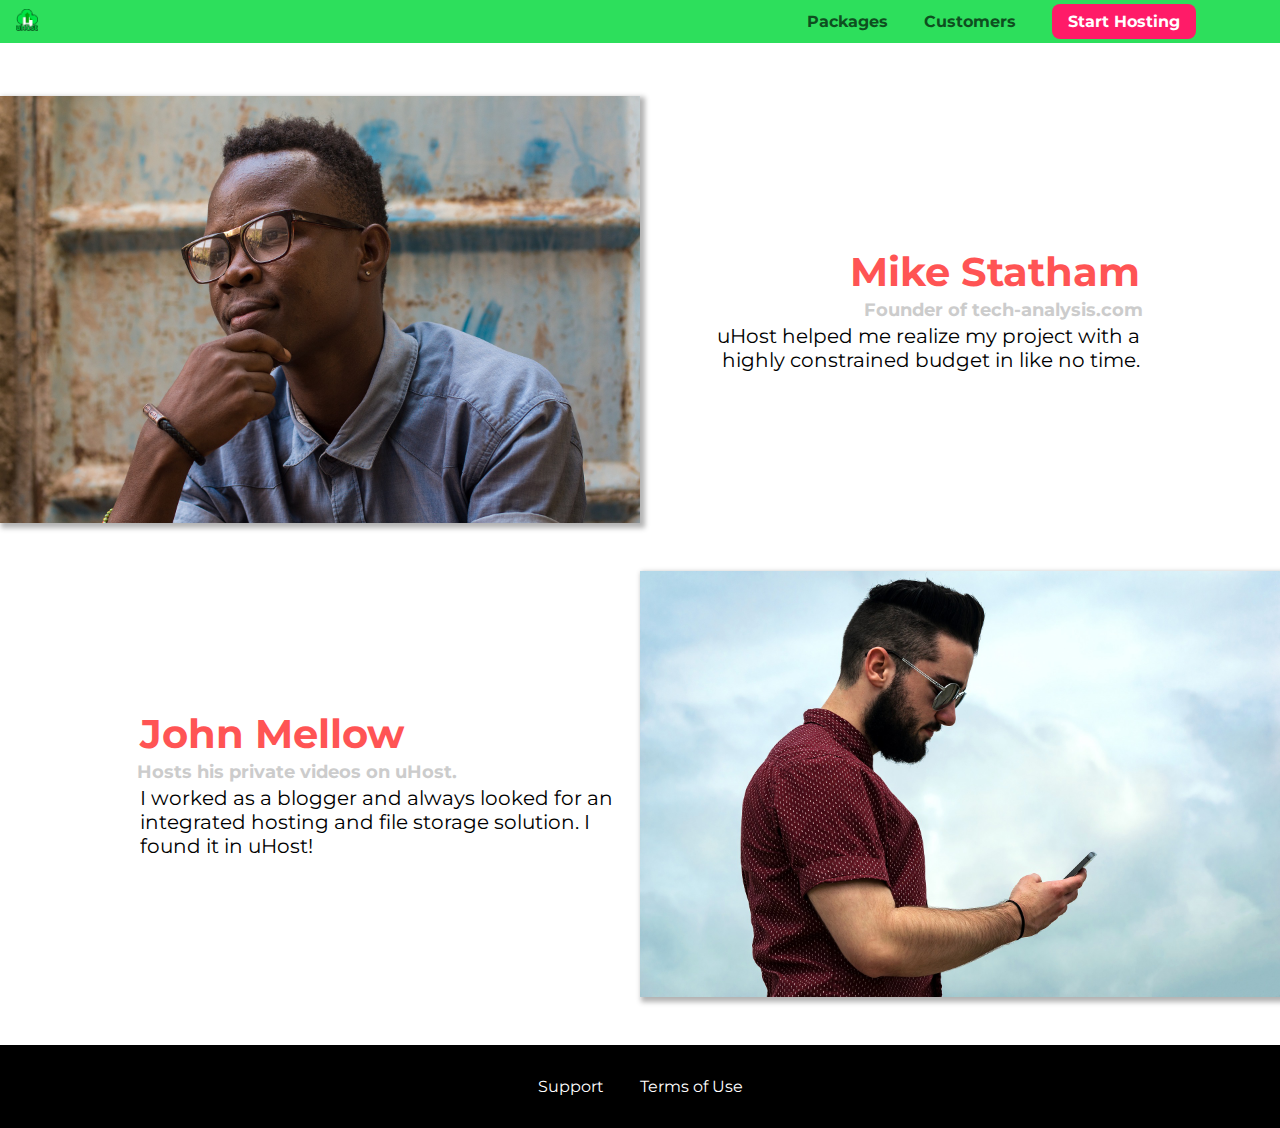
==== customers/index.html @ 55f20044 "customer page added, linear gradient in homepage image" ====
<!DOCTYPE html>
<html lang="en">
  <head>
    <meta charset="UTF-8" />
    <meta name="viewport" content="width=device-width, initial-scale=1.0" />
    <meta http-equiv="X-UA-Compatible" content="ie=edge" />
    <title>uHost Customers</title>
    <link rel="shortcut icon" href="../favicon.png" />
    <link href="https://fonts.googleapis.com/css?family=Anton|Montserrat:400,700" rel="stylesheet" />
    <link rel="stylesheet" href="../shared.css" />
    <link rel="stylesheet" href="customers.css" />
  </head>

  <body>
    <header class="main-header">
      <div>
        <a href="../index.html" class="main-header__brand">
          <img src="../images/uhost-icon.png" alt="uHost - Your favorite hosting compnay" />
        </a>
      </div>
      <nav class="main-nav">
        <ul class="main-nav__items">
          <li class="main-nav__item">
            <a href="../packages/index.html">Packages</a>
          </li>
          <li class="main-nav__item">
            <a href="index.html">Customers</a>
          </li>
          <li class="main-nav__item main-nav__item--cta">
            <a href="start-hosting/index.html">Start Hosting</a>
          </li>
        </ul>
      </nav>
    </header>
    <main>
      <div>
        <div class="testimonial" id="customer-1">
          <div class="testimonial__image-container">
            <img src="../images/customer-1.jpg" alt="Mike Statham - Customer" class="testimonial__image" />
          </div>
          <div class="testimonial__info">
            <h1 class="testimonial__name">Mike Statham</h1>
            <h2 class="testimonial__subtitle">
              Founder of
              <a href="tech-analysis.com">tech-analysis.com</a>
            </h2>
            <p class="testimonial__text">uHost helped me realize my project with a highly constrained budget in like no time.</p>
          </div>
        </div>
        <div class="testimonial" id="customer-2">
          <div class="testimonial__info">
            <h1 class="testimonial__name">John Mellow</h1>
            <h2 class="testimonial__subtitle">Hosts his private videos on uHost.</h2>
            <p class="testimonial__text">
              I worked as a blogger and always looked for an integrated hosting and file storage solution. I found it in uHost!
            </p>
          </div>
          <div class="testimonial__image-container">
            <img src="../images/customer-2.jpg" alt="John Mellow - Customer" class="testimonial__image" />
          </div>
        </div>
      </div>
    </main>
    <footer class="main-footer">
      <nav>
        <ul class="main-footer__links">
          <li class="main-footer__link">
            <a href="#">Support</a>
          </li>
          <li class="main-footer__link">
            <a href="#">Terms of Use</a>
          </li>
        </ul>
      </nav>
    </footer>
  </body>
</html>
---- shared.css ----
* {
  box-sizing: border-box;
}
body {
  font-family: 'Montserrat', sans-serif;
  margin: 0;
}
.main-header {
  width: 100%;
  background: #2ddf5c;
  padding: 8px 16px;
  position: fixed;
  top: 0;
  left: 0;
  z-index: 1;
}
.main-header > div {
  display: inline-block;
  vertical-align: middle;
}
.main-header__brand {
  color: #0e4f1f;
  text-decoration: none;
  font-weight: bold;
  font-size: 24px;
  height: 22px;
  display: inline-block;
}
.main-header__brand img {
  height: 100%;
}
.main-nav {
  display: inline-block;
  text-align: right;
  width: calc(100% - 78px);
  vertical-align: middle;
}
.main-nav__items {
  margin: 0;
  padding: 0;
  list-style: none;
}
.main-nav__item {
  display: inline-block;
  margin: 0 16px;
}
.main-nav__item a {
  color: #0e4f1f;
  text-decoration: none;
  font-weight: bold;
  padding: 3px 0;
}
.main-nav__item a:hover,
.main-nav__item a:active {
  color: white;
  border-bottom: white solid 3px;
}
.main-nav__item--cta a {
  color: white;
  background: #ff1b68;
  padding: 8px 16px;
  border-radius: 8px;
}
.main-nav__item--cta a:hover,
.main-nav__item--cta a:active {
  background: white;
  color: #ff1b68;
  border: none;
}
.main-footer {
  background: black;
  margin-top: 48px;
  padding: 32px;
}
.main-footer__links {
  list-style: none;
  text-align: center;
  padding: 0;
  margin: 0;
}
.main-footer__link {
  display: inline-block;
  margin: 0 16px;
}
.main-footer__link a {
  text-decoration: none;
  color: white;
}
.main-footer__link a:hover,
.main-footer__link a:active {
  color: #ccc;
}
.button {
  background: #0e4f1f;
  color: white;
  font: inherit;
  border: 1.5px solid #0e4f1f;
  padding: 8px 16px;
  border-radius: 8px;
  font-weight: bold;
  cursor: pointer;
  box-shadow: 0px 1px 10px 1px white;
}
.button:hover,
.button:active {
  background: white;
  color: #0e4f1f;
  border: 1.5px solid #0e4f1f;
}
.button:focus {
  outline: none;
}
---- customers/customers.css ----
.testimonial {
  font-size: 20px;
  margin: 48px 0;
}

.testimonial__list {
  width: 80%;
  margin: auto;
}

.testimonial:first-of-type {
  margin-top: 96px;
}

.testimonial__image-container {
  width: 50%;
  display: inline-block;
  vertical-align: middle;
  box-shadow: 3px 3px 5px 2px rgba(0, 0, 0, 0.3);
}
.testimonial__image {
  width: 100%;
  vertical-align: top;
}
.testimonial__info {
  text-align: right;
  padding: 14px;
  display: inline-block;
  vertical-align: middle;
  width: 40%;
}

#customer-2.testimonial {
  text-align: right;
}

#customer-2 .testimonial__info {
  text-align: left;
}

.testimonial__name {
  margin: 3px;
  color: #ff5454;
}

.testimonial__subtitle {
  margin: 0;
  font-size: 18px;
  color: #ccc;
}

.testimonial__subtitle a {
  color: inherit;
  text-decoration: none;
}

.testimonial__subtitle a:hover,
.testimonial__subtitle a:active {
  color: #7a7a7a;
}

.testimonial__text {
  margin: 3px;
}
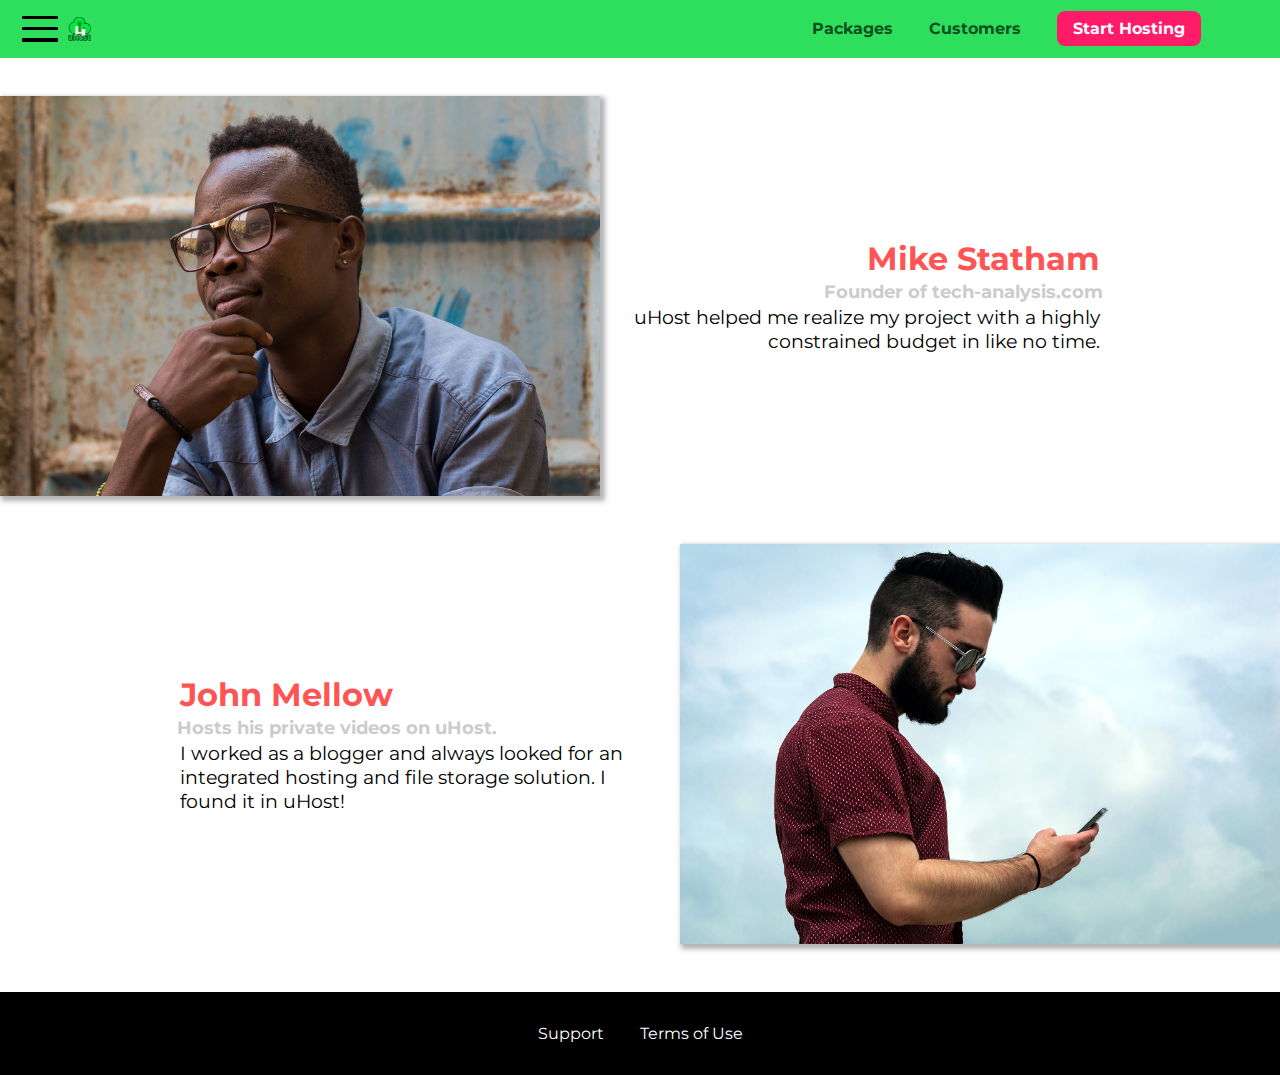
==== commit 8c0e92b5: "toggle button for packages & customers page" ====
--- a/customers/index.html
+++ b/customers/index.html
@@ -5,15 +5,21 @@
     <meta name="viewport" content="width=device-width, initial-scale=1.0" />
     <meta http-equiv="X-UA-Compatible" content="ie=edge" />
     <title>uHost Customers</title>
-    <link rel="shortcut icon" href="../favicon.png" />
+    <link rel="shortcut icon" href="../images/favicon.png" />
     <link href="https://fonts.googleapis.com/css?family=Anton|Montserrat:400,700" rel="stylesheet" />
     <link rel="stylesheet" href="../shared.css" />
     <link rel="stylesheet" href="customers.css" />
   </head>
 
   <body>
+    <div class="backdrop"></div>
     <header class="main-header">
       <div>
+        <button class="toggle-button">
+          <span class="toggle-button__bar"></span>
+          <span class="toggle-button__bar"></span>
+          <span class="toggle-button__bar"></span>
+        </button>
         <a href="../index.html" class="main-header__brand">
           <img src="../images/uhost-icon.png" alt="uHost - Your favorite hosting compnay" />
         </a>
@@ -32,6 +38,19 @@
         </ul>
       </nav>
     </header>
+    <nav class="mobile-nav">
+      <ul class="mobile-nav__items">
+        <li class="mobile-nav__item">
+          <a href="../packages/index.html">Packages</a>
+        </li>
+        <li class="mobile-nav__item">
+          <a href="index.html">Customers</a>
+        </li>
+        <li class="mobile-nav__item mobile-nav__item--cta">
+          <a href="../start-hosting/index.html">Start Hosting</a>
+        </li>
+      </ul>
+    </nav>
     <main>
       <div>
         <div class="testimonial" id="customer-1">
@@ -73,5 +92,6 @@
         </ul>
       </nav>
     </footer>
+    <script src="../shared.js"></script>
   </body>
 </html>
--- a/shared.css
+++ b/shared.css
@@ -5,10 +5,20 @@
   font-family: 'Montserrat', sans-serif;
   margin: 0;
 }
+.backdrop {
+  position: fixed;
+  display: none;
+  top: 0;
+  left: 0;
+  z-index: 100;
+  width: 100vw;
+  height: 100vh;
+  background: rgba(0, 0, 0, 0.5);
+}
 .main-header {
   width: 100%;
   background: #2ddf5c;
-  padding: 8px 16px;
+  padding: 0.5rem 1rem;
   position: fixed;
   top: 0;
   left: 0;
@@ -18,13 +28,34 @@
   display: inline-block;
   vertical-align: middle;
 }
+.toggle-button {
+  width: 3rem;
+  background: transparent;
+  border: none;
+  cursor: pointer;
+  padding-top: 0;
+  padding-bottom: 0;
+  vertical-align: middle;
+}
+.toggle-button:focus {
+  outline: none;
+}
+.toggle-button__bar {
+  width: 100%;
+  height: 0.2rem;
+  background: black;
+  display: block;
+  margin: 0.5rem 0;
+}
+
 .main-header__brand {
   color: #0e4f1f;
   text-decoration: none;
   font-weight: bold;
-  font-size: 24px;
-  height: 22px;
+  font-size: 1.5rem;
+  height: 1.5rem;
   display: inline-block;
+  vertical-align: middle;
 }
 .main-header__brand img {
   height: 100%;
@@ -32,7 +63,7 @@
 .main-nav {
   display: inline-block;
   text-align: right;
-  width: calc(100% - 78px);
+  width: calc(100% - 126px);
   vertical-align: middle;
 }
 .main-nav__items {
@@ -42,35 +73,66 @@
 }
 .main-nav__item {
   display: inline-block;
-  margin: 0 16px;
+  margin: 0 1rem;
 }
-.main-nav__item a {
+.main-nav__item a,
+.mobile-nav__item a {
   color: #0e4f1f;
   text-decoration: none;
   font-weight: bold;
-  padding: 3px 0;
+  padding: 0.19rem 0;
 }
 .main-nav__item a:hover,
 .main-nav__item a:active {
   color: white;
   border-bottom: white solid 3px;
 }
-.main-nav__item--cta a {
+.main-nav__item--cta a,
+.mobile-nav__item--cta a {
   color: white;
   background: #ff1b68;
-  padding: 8px 16px;
+  padding: 0.5rem 1rem;
   border-radius: 8px;
 }
 .main-nav__item--cta a:hover,
-.main-nav__item--cta a:active {
+.main-nav__item--cta a:active,
+.mobile-nav__item--cta a:hover,
+.mobile-nav__item--cta a:active {
   background: white;
   color: #ff1b68;
   border: none;
 }
+.mobile-nav {
+  display: none;
+  position: fixed;
+  z-index: 101;
+  top: 0;
+  left: 0;
+  background: white;
+  width: 80%;
+  height: 100vh;
+}
+
+.mobile-nav__items {
+  width: 90%;
+  height: 100%;
+  list-style: none;
+  margin: 10% auto;
+  padding: 0;
+  text-align: center;
+}
+
+.mobile-nav__item {
+  margin: 1rem 0;
+}
+
+.mobile-nav__item a {
+  font-size: 1.5rem;
+}
 .main-footer {
   background: black;
-  margin-top: 48px;
-  padding: 32px;
+  margin-top: 3rem;
+  padding: 2rem;
 }
 .main-footer__links {
   list-style: none;
@@ -80,7 +142,7 @@
 }
 .main-footer__link {
   display: inline-block;
-  margin: 0 16px;
+  margin: 0 1rem;
 }
 .main-footer__link a {
   text-decoration: none;
@@ -95,11 +157,10 @@
   color: white;
   font: inherit;
   border: 1.5px solid #0e4f1f;
-  padding: 8px 16px;
+  padding: 0.5rem 1rem;
   border-radius: 8px;
   font-weight: bold;
   cursor: pointer;
-  box-shadow: 0px 1px 10px 1px white;
 }
 .button:hover,
 .button:active {
@@ -109,4 +170,7 @@
 }
 .button:focus {
   outline: none;
+}
+.open {
+  display: block !important;
 }--- a/customers/customers.css
+++ b/customers/customers.css
@@ -1,6 +1,6 @@
 .testimonial {
-  font-size: 20px;
-  margin: 48px 0;
+  font-size: 1.2rem;
+  margin: 3rem 0;
 }
 
 .testimonial__list {
@@ -9,11 +9,12 @@
 }
 
 .testimonial:first-of-type {
-  margin-top: 96px;
+  margin-top: 6rem;
 }
 
 .testimonial__image-container {
   width: 50%;
+  max-width: 600px;
   display: inline-block;
   vertical-align: middle;
   box-shadow: 3px 3px 5px 2px rgba(0, 0, 0, 0.3);
@@ -24,7 +25,7 @@
 }
 .testimonial__info {
   text-align: right;
-  padding: 14px;
+  padding: 0.9rem;
   display: inline-block;
   vertical-align: middle;
   width: 40%;
@@ -39,13 +40,14 @@
 }
 
 .testimonial__name {
-  margin: 3px;
+  margin: 0.18rem;
   color: #ff5454;
+  font-size: 2rem;
 }
 
 .testimonial__subtitle {
   margin: 0;
-  font-size: 18px;
+  font-size: 1.1rem;
   color: #ccc;
 }
 
@@ -60,5 +62,5 @@
 }
 
 .testimonial__text {
-  margin: 3px;
+  margin: 0.18rem;
 }
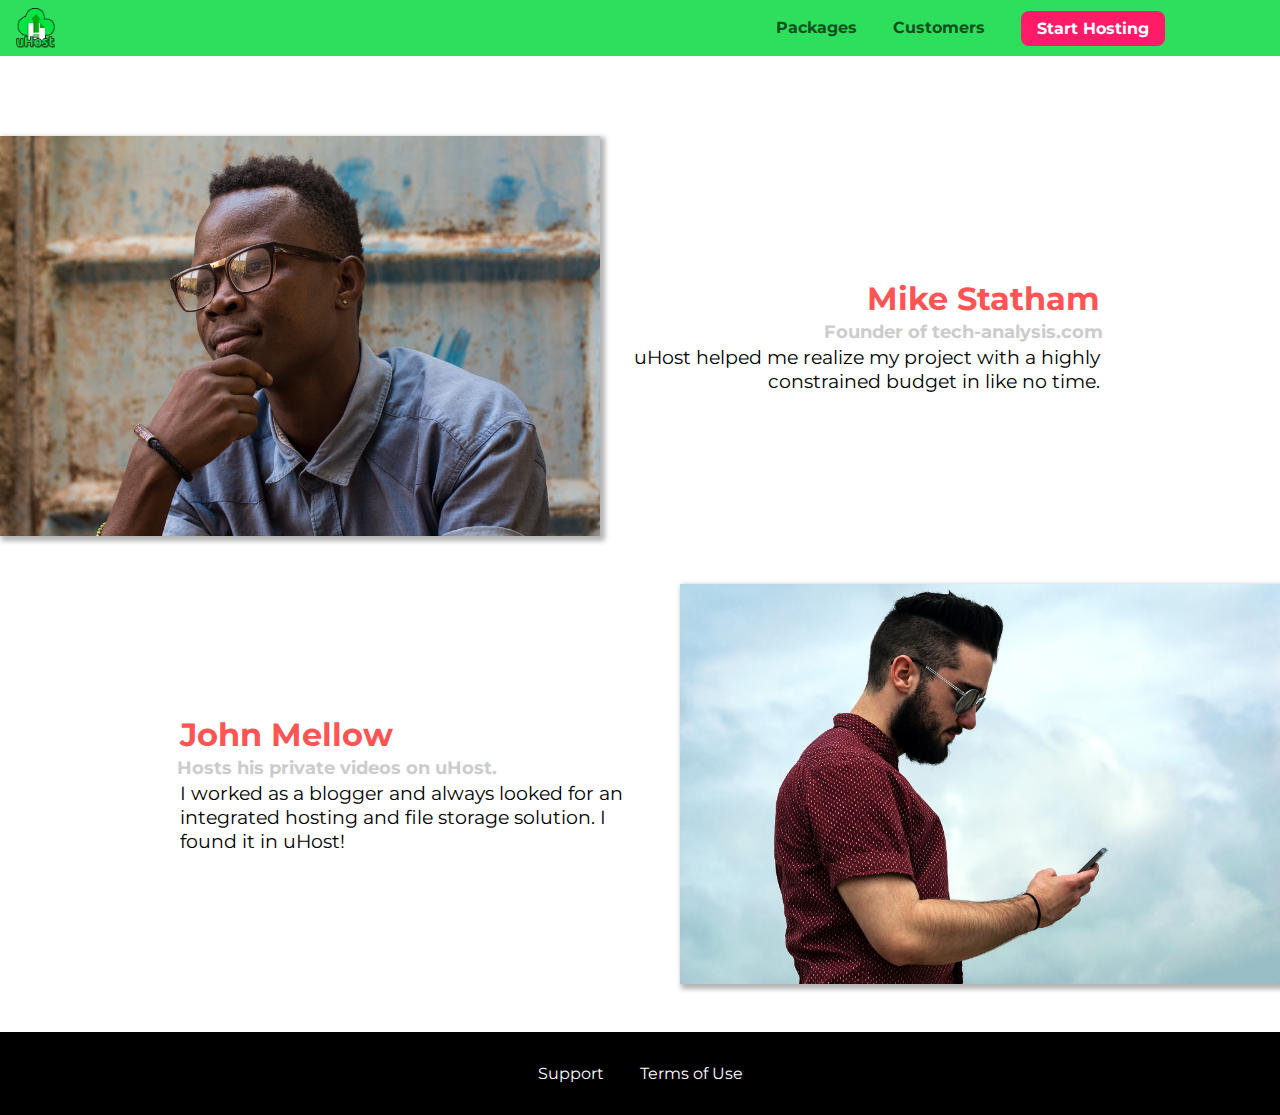
==== commit d1106348: "using webfont in css with @import" ====
--- a/customers/index.html
+++ b/customers/index.html
@@ -2,11 +2,10 @@
 <html lang="en">
   <head>
     <meta charset="UTF-8" />
+    <meta http-equiv="X-UA-Compatible" content="ie=edge" />
     <meta name="viewport" content="width=device-width, initial-scale=1.0" />
-    <meta http-equiv="X-UA-Compatible" content="ie=edge" />
     <title>uHost Customers</title>
     <link rel="shortcut icon" href="../images/favicon.png" />
-    <link href="https://fonts.googleapis.com/css?family=Anton|Montserrat:400,700" rel="stylesheet" />
     <link rel="stylesheet" href="../shared.css" />
     <link rel="stylesheet" href="customers.css" />
   </head>
@@ -33,7 +32,7 @@
             <a href="index.html">Customers</a>
           </li>
           <li class="main-nav__item main-nav__item--cta">
-            <a href="start-hosting/index.html">Start Hosting</a>
+            <a href="../start-hosting/index.html">Start Hosting</a>
           </li>
         </ul>
       </nav>
--- a/shared.css
+++ b/shared.css
@@ -1,9 +1,15 @@
+@import url('https://fonts.googleapis.com/css2?family=Roboto&display=swap');
+@import url('https://fonts.googleapis.com/css2?family=Montserrat:wght@500&display=swap');
 * {
   box-sizing: border-box;
 }
 body {
   font-family: 'Montserrat', sans-serif;
   margin: 0;
+}
+main {
+  min-height: calc(100vh - 3.5rem - 8.2rem);
+  margin-top: 3.5rem;
 }
 .backdrop {
   position: fixed;
@@ -29,13 +35,14 @@
   vertical-align: middle;
 }
 .toggle-button {
-  width: 3rem;
+  display: none;
+  /* width: 3rem;
   background: transparent;
   border: none;
   cursor: pointer;
   padding-top: 0;
   padding-bottom: 0;
-  vertical-align: middle;
+  vertical-align: middle; */
 }
 .toggle-button:focus {
   outline: none;
@@ -52,8 +59,7 @@
   color: #0e4f1f;
   text-decoration: none;
   font-weight: bold;
-  font-size: 1.5rem;
-  height: 1.5rem;
+  height: 2.5rem;
   display: inline-block;
   vertical-align: middle;
 }
@@ -171,6 +177,27 @@
 .button:focus {
   outline: none;
 }
+.button[disabled] {
+  cursor: not-allowed;
+  background: #ccc;
+  border-color: #868686;
+  color: #868686;
+}
 .open {
   display: block !important;
-}+}
+@media (max-width: 40rem) {
+  .main-nav {
+    display: none;
+  }
+  .toggle-button {
+    display: inline;
+    width: 3rem;
+    background: transparent;
+    border: none;
+    cursor: pointer;
+    padding-top: 0;
+    padding-bottom: 0;
+    vertical-align: middle;
+  }
+}
--- a/customers/customers.css
+++ b/customers/customers.css
@@ -1,17 +1,11 @@
+main {
+  padding-top: 2rem;
+}
 .testimonial {
   font-size: 1.2rem;
-  margin: 3rem 0;
+  margin: 3rem auto;
+  max-width: 94rem;
 }
-
-.testimonial__list {
-  width: 80%;
-  margin: auto;
-}
-
-.testimonial:first-of-type {
-  margin-top: 6rem;
-}
-
 .testimonial__image-container {
   width: 50%;
   max-width: 600px;
@@ -64,3 +58,17 @@
 .testimonial__text {
   margin: 0.18rem;
 }
+@media (max-width: 40rem) {
+  .testimonial {
+    margin: unset;
+  }
+  .testimonial__image-container {
+    width: 100%;
+    max-width: unset;
+    display: block;
+  }
+  .testimonial__info {
+    display: block;
+    width: 100%;
+  }
+}
